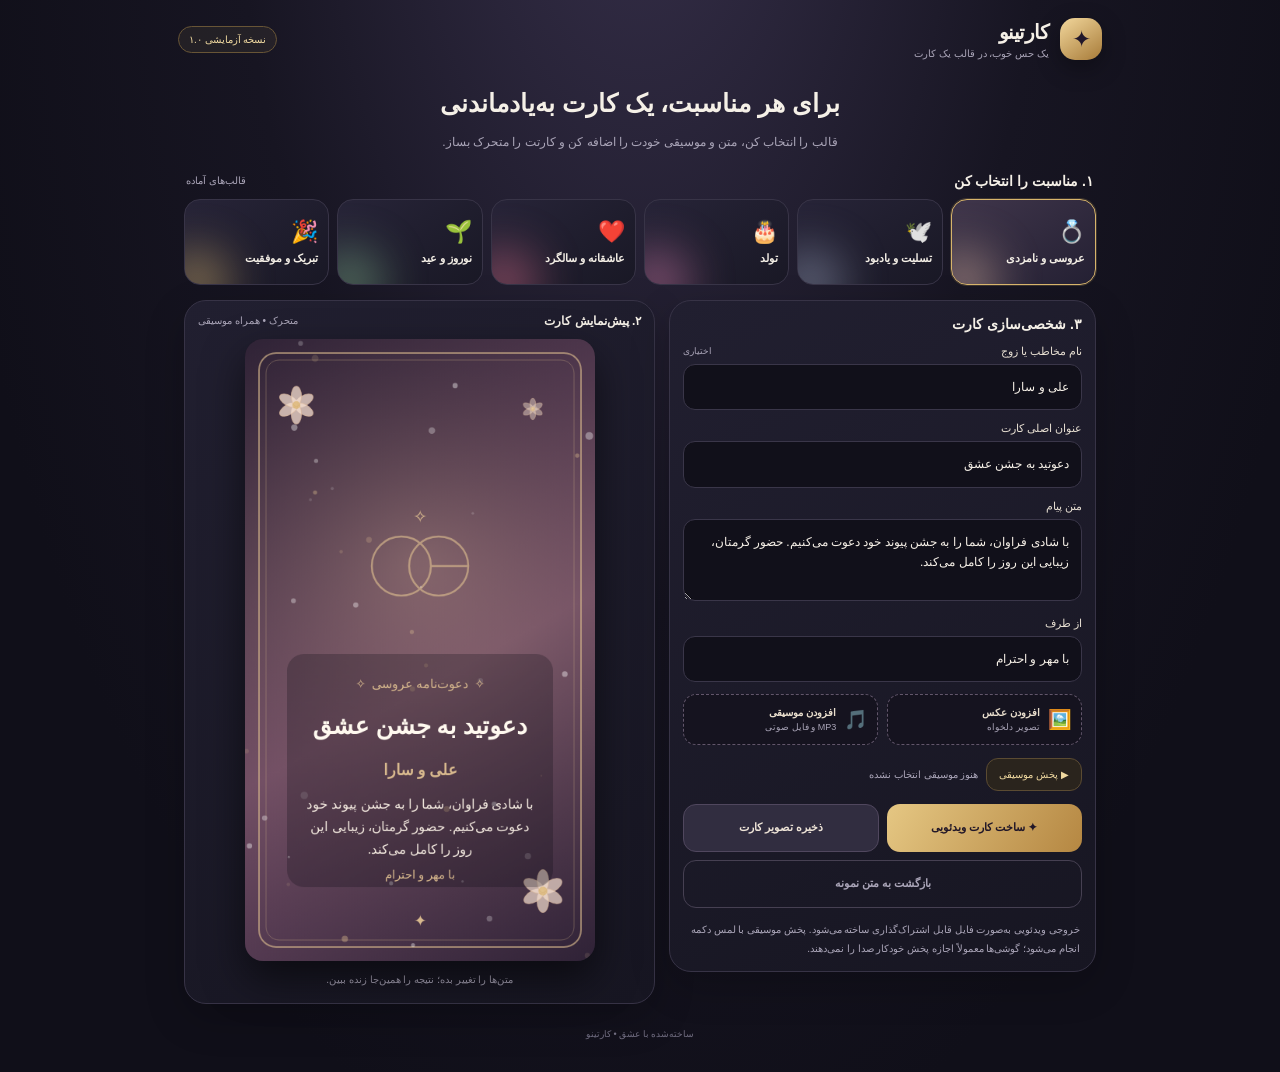
==== cardino/src/main/assets/index.html @ 4434f296 "Build Persian animated greeting card studio for Cardino" ====
<!DOCTYPE html>
<html lang="fa" dir="rtl">
<head>
<meta charset="utf-8">
<meta name="viewport" content="width=device-width, initial-scale=1, viewport-fit=cover">
<meta name="theme-color" content="#100f19">
<title>کارتینو | کارت‌پستال ساز</title>
<style>
:root{--bg:#100f19;--panel:#191825;--panel2:#211f30;--gold:#d7b46b;--gold2:#f0d9a0;--ink:#f5f0e7;--muted:#aaa5b8;--line:#383447;--pink:#d98bb0}
*{box-sizing:border-box}
html{background:var(--bg);color-scheme:dark}
body{margin:0;background:radial-gradient(ellipse at 50% -20%,#37304b 0,#171522 45%,#100f19 78%);color:var(--ink);font-family:Tahoma,"Noto Naskh Arabic",sans-serif;min-height:100vh;padding:0 0 calc(28px + env(safe-area-inset-bottom))}
button,input,textarea{font:inherit}
button{cursor:pointer}
.topbar{padding:calc(18px + env(safe-area-inset-top)) 18px 14px;display:flex;align-items:center;justify-content:space-between;gap:12px;max-width:960px;margin:auto}
.brand{display:flex;align-items:center;gap:11px}
.brand-mark{width:42px;height:42px;border-radius:15px;display:grid;place-items:center;background:linear-gradient(145deg,#f2d79c,#a77b39);color:#21172a;font-size:23px;box-shadow:0 8px 24px #0005}
.brand-name{font-size:20px;font-weight:900;letter-spacing:-.5px}
.brand-sub{font-size:10px;color:var(--muted);margin-top:4px}
.top-pill{font-size:10px;color:var(--gold2);border:1px solid #685536;border-radius:30px;padding:7px 10px;background:#d7b46b12}
main{max-width:960px;margin:auto;padding:0 14px}
.intro{text-align:center;margin:9px 0 18px}
.intro h1{font-size:21px;margin:0 0 8px;line-height:1.6}
.intro p{margin:0;color:var(--muted);font-size:12px;line-height:1.9}
.section-head{display:flex;align-items:center;justify-content:space-between;margin:19px 2px 10px}
.section-head h2{font-size:14px;margin:0}
.section-head span{font-size:10px;color:var(--muted)}
.categories{display:grid;grid-template-columns:repeat(3,minmax(0,1fr));gap:8px}
.category{position:relative;overflow:hidden;min-height:75px;text-align:right;color:var(--ink);border:1px solid var(--line);border-radius:16px;background:linear-gradient(145deg,#272438,#191825);padding:11px 10px;transition:.2s}
.category:before{content:"";position:absolute;width:65px;height:65px;left:-20px;bottom:-30px;border-radius:50%;background:var(--swatch);filter:blur(23px);opacity:.5}
.category.active{border-color:var(--gold);background:linear-gradient(145deg,#40364b,#242033);box-shadow:0 0 0 1px #d7b46b33}
.category .emoji{font-size:22px;display:block;margin-bottom:7px}
.category strong{font-size:11px;display:block;position:relative}
.workspace{display:grid;grid-template-columns:minmax(0,1fr);gap:14px;margin-top:15px}
.preview-panel,.editor-panel{background:linear-gradient(155deg,#211f30,#171622);border:1px solid #373346;border-radius:22px;padding:13px;box-shadow:0 14px 40px #0003}
.preview-head{display:flex;align-items:center;justify-content:space-between;margin-bottom:11px}
.preview-head strong{font-size:12px}
.preview-head span{font-size:10px;color:var(--muted)}
.preview-wrap{max-width:310px;margin:auto;position:relative;border-radius:18px;overflow:hidden;box-shadow:0 18px 40px #0008;background:#1a1724}
canvas{display:block;width:100%;height:auto;aspect-ratio:9/16}
.preview-hint{text-align:center;font-size:10px;color:var(--muted);line-height:1.8;margin:10px 0 1px}
.editor-panel h2{font-size:14px;margin:2px 0 13px}
.field{margin-bottom:12px}
.field label{display:flex;align-items:center;justify-content:space-between;font-size:11px;color:#e7dfd2;margin-bottom:6px}
.field label small{font-size:9px;color:var(--muted)}
.field input,.field textarea{width:100%;border:1px solid #3a3649;background:#11101a;color:#f7f1e8;border-radius:12px;padding:12px 12px;outline:none;font-size:12px;line-height:1.7}
.field textarea{resize:vertical;min-height:82px}
.field input:focus,.field textarea:focus{border-color:var(--gold);box-shadow:0 0 0 3px #d7b46b1a}
.uploads{display:grid;grid-template-columns:1fr 1fr;gap:9px;margin:10px 0 13px}
.upload{display:flex;align-items:center;gap:8px;min-height:51px;border:1px dashed #62566b;border-radius:13px;background:#15131f;color:#e9decd;padding:9px;text-align:right}
.upload .uicon{font-size:19px}
.upload strong{display:block;font-size:10px}
.upload small{display:block;color:var(--muted);font-size:9px;margin-top:4px}
.upload input{display:none}
.music-row{display:flex;align-items:center;gap:8px;margin:2px 0 12px}
.music-row button{border:1px solid #5b4b32;border-radius:12px;background:#2a241d;color:var(--gold2);padding:10px 12px;font-size:10px;white-space:nowrap}
.music-name{font-size:10px;color:var(--muted);overflow:hidden;text-overflow:ellipsis;white-space:nowrap}
.actions{display:grid;grid-template-columns:1fr 1fr;gap:8px;margin-top:13px}
.action{border:0;border-radius:13px;padding:13px 9px;font-size:11px;font-weight:800;min-height:48px}
.action.primary{background:linear-gradient(120deg,#e5c783,#b58742);color:#211728}
.action.secondary{background:#312d40;color:#eee4d7;border:1px solid #50475e}
.action.tertiary{background:transparent;color:var(--muted);border:1px solid #464052;grid-column:1/-1}
.note{font-size:10px;color:var(--muted);line-height:1.9;margin:12px 2px 0}
.footer{text-align:center;color:#716d80;font-size:9px;margin:25px 0 5px}
.toast{position:fixed;left:50%;bottom:calc(20px + env(safe-area-inset-bottom));transform:translate(-50%,20px);opacity:0;pointer-events:none;background:#f2e0b9;color:#211728;border-radius:30px;padding:11px 17px;font-size:11px;font-weight:700;z-index:10;box-shadow:0 8px 25px #0007;transition:.25s;max-width:90%;text-align:center}
.toast.show{opacity:1;transform:translate(-50%,0)}
@media(min-width:720px){main{padding:0 24px}.workspace{grid-template-columns:minmax(0,.95fr) minmax(0,1.05fr);align-items:start}.preview-panel{grid-column:2;grid-row:1}.editor-panel{grid-column:1;grid-row:1}.preview-wrap{max-width:350px}.categories{grid-template-columns:repeat(6,minmax(0,1fr))}.category{min-height:86px}.intro h1{font-size:25px}}
</style>
</head>
<body>
<header class="topbar">
  <div class="brand"><div class="brand-mark">✦</div><div><div class="brand-name">کارتینو</div><div class="brand-sub">یک حس خوب، در قالب یک کارت</div></div></div>
  <div class="top-pill">نسخه آزمایشی ۱.۰</div>
</header>
<main>
  <div class="intro">
    <h1>برای هر مناسبت، یک کارت به‌یادماندنی</h1>
    <p>قالب را انتخاب کن، متن و موسیقی خودت را اضافه کن و کارتت را متحرک بساز.</p>
  </div>

  <div class="section-head"><h2>۱. مناسبت را انتخاب کن</h2><span>قالب‌های آماده</span></div>
  <div class="categories" id="categories">
    <button class="category active" data-theme="wedding" style="--swatch:#dbb5a0"><span class="emoji">💍</span><strong>عروسی و نامزدی</strong></button>
    <button class="category" data-theme="condolence" style="--swatch:#9fa9c2"><span class="emoji">🕊️</span><strong>تسلیت و یادبود</strong></button>
    <button class="category" data-theme="birthday" style="--swatch:#da7fae"><span class="emoji">🎂</span><strong>تولد</strong></button>
    <button class="category" data-theme="love" style="--swatch:#dd6f8b"><span class="emoji">❤️</span><strong>عاشقانه و سالگرد</strong></button>
    <button class="category" data-theme="nowruz" style="--swatch:#83b98b"><span class="emoji">🌱</span><strong>نوروز و عید</strong></button>
    <button class="category" data-theme="congrats" style="--swatch:#d8b66e"><span class="emoji">🎉</span><strong>تبریک و موفقیت</strong></button>
  </div>

  <div class="workspace">
    <section class="preview-panel">
      <div class="preview-head"><strong>۲. پیش‌نمایش کارت</strong><span>متحرک • همراه موسیقی</span></div>
      <div class="preview-wrap"><canvas id="cardCanvas" width="450" height="800"></canvas></div>
      <p class="preview-hint">متن‌ها را تغییر بده؛ نتیجه را همین‌جا زنده ببین.</p>
    </section>

    <section class="editor-panel">
      <h2>۳. شخصی‌سازی کارت</h2>
      <div class="field"><label for="recipient">نام مخاطب یا زوج <small>اختیاری</small></label><input id="recipient" value="علی و سارا" maxlength="42" placeholder="نام مخاطب را بنویس"></div>
      <div class="field"><label for="headline">عنوان اصلی کارت</label><input id="headline" value="دعوتید به جشن عشق" maxlength="52"></div>
      <div class="field"><label for="message">متن پیام</label><textarea id="message" maxlength="220">با شادی فراوان، شما را به جشن پیوند خود دعوت می‌کنیم. حضور گرمتان، زیبایی این روز را کامل می‌کند.</textarea></div>
      <div class="field"><label for="sender">از طرف</label><input id="sender" value="با مهر و احترام" maxlength="42"></div>

      <div class="uploads">
        <label class="upload" for="photoInput"><span class="uicon">🖼️</span><span><strong>افزودن عکس</strong><small>تصویر دلخواه</small></span><input type="file" id="photoInput" accept="image/*"></label>
        <label class="upload" for="audioInput"><span class="uicon">🎵</span><span><strong>افزودن موسیقی</strong><small>MP3 و فایل صوتی</small></span><input type="file" id="audioInput" accept="audio/*"></label>
      </div>
      <div class="music-row"><button id="musicToggle" type="button">▶ پخش موسیقی</button><div class="music-name" id="musicName">هنوز موسیقی انتخاب نشده</div></div>
      <audio id="music" loop></audio>

      <div class="actions">
        <button class="action primary" id="videoBtn">✦ ساخت کارت ویدئویی</button>
        <button class="action secondary" id="imageBtn">ذخیره تصویر کارت</button>
        <button class="action tertiary" id="resetBtn">بازگشت به متن نمونه</button>
      </div>
      <p class="note">خروجی ویدئویی به‌صورت فایل قابل اشتراک‌گذاری ساخته می‌شود. پخش موسیقی با لمس دکمه انجام می‌شود؛ گوشی‌ها معمولاً اجازه پخش خودکار صدا را نمی‌دهند.</p>
    </section>
  </div>
  <div class="footer">ساخته‌شده با عشق • کارتینو</div>
</main>
<div class="toast" id="toast"></div>

<script>
(() => {
const canvas=document.getElementById('cardCanvas'),ctx=canvas.getContext('2d');
const fields={recipient:document.getElementById('recipient'),headline:document.getElementById('headline'),message:document.getElementById('message'),sender:document.getElementById('sender')};
const audio=document.getElementById('music'),musicName=document.getElementById('musicName'),toastEl=document.getElementById('toast');
const themes={
 wedding:{label:'دعوت‌نامه عروسی',colors:['#302338','#76506a','#d8b98e'],defaults:['دعوتید به جشن عشق','با شادی فراوان، شما را به جشن پیوند خود دعوت می‌کنیم. حضور گرمتان، زیبایی این روز را کامل می‌کند.','با مهر و احترام']},
 condolence:{label:'با نهایت تأسف و همدردی',colors:['#121d2c','#39465a','#aeb9c8'],defaults:['در سوگ عزیز از دست‌رفته','درگذشت عزیزتان را صمیمانه تسلیت می‌گوییم. برای شما و خانواده محترمتان شکیبایی و آرامش آرزو داریم.','در کنار شما هستیم']},
 birthday:{label:'روزت مبارک',colors:['#351b46','#a34479','#e8b86d'],defaults:['تولدت مبارک!','امیدوارم سال تازه زندگی‌ات پر از لبخند، سلامتی، اتفاق‌های قشنگ و آرزوهای برآورده‌شده باشد.','با بهترین آرزوها']},
 love:{label:'برای تو، همیشه',colors:['#311a32','#8e3657','#e4a4a8'],defaults:['بودنت قشنگ‌ترین اتفاق است','هر روز، بهانه‌ای تازه برای دوست داشتنت پیدا می‌کنم. کنار تو، ساده‌ترین لحظه‌ها هم خاطره می‌شوند.','با تمام قلبم']},
 nowruz:{label:'بهار نو مبارک',colors:['#102e2a','#327b5c','#e4c77d'],defaults:['نوروزتان پیروز','سال نو، آغاز روزهایی روشن و سرشار از سلامتی، آرامش و برکت باشد. بهارتان سبز و دلتان شاد.','با آرزوی بهترین‌ها']},
 congrats:{label:'تبریک صمیمانه',colors:['#202447','#4b5791','#e5bd70'],defaults:['موفقیتت مبارک','این موفقیت ارزشمند، نتیجه تلاش و پشتکار توست. امیدوارم مسیر پیش رو پر از فرصت‌های درخشان باشد.','از صمیم قلب تبریک می‌گویم']}
};
let current='wedding',photo=null,audioUrl=null,particles=[],lastTime=0,recording=false;
function resetParticles(){
 particles=Array.from({length:42},(_,i)=>({x:Math.random()*450,y:Math.random()*800,r:1+Math.random()*4,v:.15+Math.random()*.6,a:Math.random()*6.28,phase:Math.random()*6.28}));
}
resetParticles();
function toast(msg){toastEl.textContent=msg;toastEl.classList.add('show');clearTimeout(toast.timer);toast.timer=setTimeout(()=>toastEl.classList.remove('show'),2800)}
function roundRect(c,x,y,w,h,r){c.beginPath();c.roundRect(x,y,w,h,r)}
function flower(c,x,y,size,alpha=1){
 c.save();c.globalAlpha=alpha;c.translate(x,y);
 for(let i=0;i<6;i++){c.rotate(Math.PI/3);c.beginPath();c.ellipse(0,-size*.38,size*.22,size*.43,0,0,Math.PI*2);c.fillStyle='#f5dfd0';c.fill();c.strokeStyle='#d9b79c';c.lineWidth=1;c.stroke()}
 c.beginPath();c.arc(0,0,size*.17,0,Math.PI*2);c.fillStyle='#d9b36d';c.fill();c.restore()
}
function drawHeart(c,x,y,s,color,alpha=1){
 c.save();c.globalAlpha=alpha;c.translate(x,y);c.scale(s/30,s/30);c.beginPath();c.moveTo(0,10);c.bezierCurveTo(-32,-8,-15,-28,0,-12);c.bezierCurveTo(15,-28,32,-8,0,10);c.closePath();c.fillStyle=color;c.fill();c.restore()
}
function drawBalloon(c,x,y,s,color,phase){
 c.save();c.translate(x,y+Math.sin(phase)*9);c.beginPath();c.ellipse(0,0,s*.34,s*.43,Math.sin(phase)*.08,0,Math.PI*2);c.fillStyle=color;c.fill();c.beginPath();c.moveTo(0,s*.42);c.lineTo(0,s*1.35);c.strokeStyle='#ffffff88';c.lineWidth=1.2;c.stroke();c.restore()
}
function wrapLines(text,maxWidth,font){
 ctx.font=font;const words=(text||'').split(/\s+/);let lines=[],line='';
 for(const word of words){const test=line?line+' '+word:word;if(ctx.measureText(test).width>maxWidth&&line){lines.push(line);line=word}else line=test}
 if(line)lines.push(line);return lines
}
function centeredText(text,y,font,color,maxWidth,lineHeight){
 ctx.font=font;ctx.fillStyle=color;ctx.textAlign='center';ctx.textBaseline='middle';ctx.direction='rtl';
 const lines=wrapLines(text,maxWidth,font).slice(0,4);lines.forEach((line,i)=>ctx.fillText(line,225,y+i*lineHeight));return y+lines.length*lineHeight
}
function drawFrame(t){
 const theme=themes[current],p= Math.min(t/1000,1000);
 const g=ctx.createLinearGradient(0,0,450,800);g.addColorStop(0,theme.colors[0]);g.addColorStop(.55,theme.colors[1]);g.addColorStop(1,theme.colors[0]);ctx.fillStyle=g;ctx.fillRect(0,0,450,800);
 const glow=ctx.createRadialGradient(225,290,10,225,390,520);glow.addColorStop(0,theme.colors[2]+'44');glow.addColorStop(1,'#00000000');ctx.fillStyle=glow;ctx.fillRect(0,0,450,800);
 // Fine border and corner ornaments
 ctx.strokeStyle=theme.colors[2]+'aa';ctx.lineWidth=2;roundRect(ctx,18,18,414,764,22);ctx.stroke();
 ctx.strokeStyle=theme.colors[2]+'55';ctx.lineWidth=1;roundRect(ctx,27,27,396,746,17);ctx.stroke();
 // Floating lights / petals
 particles.forEach((q,i)=>{q.y-=q.v;if(q.y<-10){q.y=810;q.x=Math.random()*450}const y=q.y+Math.sin(t*.0007+q.phase)*5;ctx.save();ctx.globalAlpha=.14+.28*(.5+.5*Math.sin(t*.001+q.phase));ctx.fillStyle=i%3===0?theme.colors[2]:'#ffffff';ctx.beginPath();ctx.arc(q.x+Math.sin(q.phase+t*.0003)*6,y,q.r,0,Math.PI*2);ctx.fill();ctx.restore()});
 if(current==='wedding'){
   flower(ctx,66,85,30,.75);flower(ctx,383,710,34,.7);flower(ctx,370,90,17,.45);
   ctx.strokeStyle=theme.colors[2]+'aa';ctx.lineWidth=2.5;ctx.beginPath();ctx.arc(201,292,38,0,Math.PI*2);ctx.arc(249,292,38,0,Math.PI*2);ctx.stroke();
   ctx.fillStyle=theme.colors[2];ctx.font='22px serif';ctx.textAlign='center';ctx.fillText('✧',225,230);
 }else if(current==='condolence'){
   ctx.strokeStyle='#d6dce5aa';ctx.lineWidth=2;ctx.beginPath();ctx.moveTo(225,115);ctx.bezierCurveTo(198,185,244,210,225,280);ctx.stroke();
   flower(ctx,225,245,35,.65);flower(ctx,73,680,22,.35);flower(ctx,377,120,20,.35);
   ctx.strokeStyle='#ffffff44';ctx.beginPath();ctx.arc(225,300,70,Math.PI*1.12,Math.PI*1.88);ctx.stroke();
 }else if(current==='birthday'){
   drawBalloon(ctx,70,135,55,'#ed9dc7',t*.001);drawBalloon(ctx,380,170,62,'#f1c776',t*.001+2);drawBalloon(ctx,94,650,44,'#8bd4d0',t*.001+4);drawBalloon(ctx,359,650,50,'#f49b86',t*.001+1);
   ctx.fillStyle=theme.colors[2];ctx.font='55px serif';ctx.textAlign='center';ctx.fillText('✦',225,250);
 }else if(current==='love'){
   drawHeart(ctx,225,225,82,'#f4a0b7',.92);drawHeart(ctx,85,115,35,'#ffd2d9',.7);drawHeart(ctx,367,670,43,'#ffd2d9',.65);drawHeart(ctx,365,130,26,'#fff0e0',.55);
 }else if(current==='nowruz'){
   // spring branches
   ctx.strokeStyle='#a8d5a6';ctx.lineWidth=5;ctx.lineCap='round';ctx.beginPath();ctx.moveTo(225,710);ctx.quadraticCurveTo(180,590,224,465);ctx.quadraticCurveTo(270,360,224,270);ctx.stroke();
   for(let i=0;i<10;i++){const y=340+i*31,x=225+(i%2===0?1:-1)*(20+i*2);ctx.save();ctx.translate(x,y);ctx.rotate(i%2===0?-.8:.8);ctx.fillStyle=i%2===0?'#a6d59b':'#d5e6a5';ctx.beginPath();ctx.ellipse(0,0,10,24,0,0,Math.PI*2);ctx.fill();ctx.restore()}
   flower(ctx,75,120,19,.5);flower(ctx,370,675,21,.55);
 }else{
   ctx.fillStyle=theme.colors[2]+'bb';ctx.font='42px serif';ctx.textAlign='center';ctx.fillText('✦',225,225);ctx.fillText('✧',90,650);ctx.fillText('✧',360,125);
   for(let i=0;i<12;i++){const x=45+(i*71)%360,y=100+(i*97)%600;ctx.fillStyle=i%2?'#ffffff55':theme.colors[2]+'aa';ctx.fillRect(x,y,3,12)}
 }
 // Optional user photo in framed oval
 if(photo && photo.complete){
   ctx.save();roundRect(ctx,145,235,160,145,20);ctx.clip();const scale=Math.max(160/photo.width,145/photo.height),w=photo.width*scale,h=photo.height*scale;ctx.drawImage(photo,225-w/2,307-h/2,w,h);ctx.restore();
   ctx.strokeStyle=theme.colors[2];ctx.lineWidth=3;roundRect(ctx,142,232,166,151,23);ctx.stroke();
 }
 // Main title panel
 ctx.save();ctx.fillStyle='#09081040';roundRect(ctx,54,405,342,300,22);ctx.fill();ctx.restore();
 ctx.fillStyle=theme.colors[2];ctx.font='16px serif';ctx.textAlign='center';ctx.fillText('✧  '+theme.label+'  ✧',225,445);
 ctx.fillStyle='#fff9ef';ctx.font='bold 31px Tahoma';ctx.textAlign='center';ctx.textBaseline='middle';ctx.direction='rtl';
 let headline=fields.headline.value||theme.label;let yy=centeredText(headline,500,'bold 31px Tahoma','#fff9ef',315,42);
 const name=fields.recipient.value.trim();if(name){yy+=14;centeredText(name,yy,'bold 20px Tahoma',theme.colors[2],310,30);yy+=26}
 yy+=18;const body=fields.message.value.trim();yy=centeredText(body,yy,'17px Tahoma','#f3e9df',300,29);
 const from=fields.sender.value.trim();if(from){centeredText(from,690,'15px Tahoma',theme.colors[2],310,24)}
 ctx.fillStyle=theme.colors[2];ctx.font='20px serif';ctx.fillText('✦',225,750);
}
function animate(ts){drawFrame(ts);requestAnimationFrame(animate)}
requestAnimationFrame(animate);

document.querySelectorAll('.category').forEach(btn=>btn.addEventListener('click',()=>{
 document.querySelectorAll('.category').forEach(b=>b.classList.remove('active'));btn.classList.add('active');current=btn.dataset.theme;const d=themes[current].defaults;fields.headline.value=d[0];fields.message.value=d[1];fields.sender.value=d[2];resetParticles();
}));
Object.values(fields).forEach(el=>el.addEventListener('input',()=>{}));
document.getElementById('photoInput').addEventListener('change',e=>{
 const file=e.target.files&&e.target.files[0];if(!file)return;const img=new Image();img.onload=()=>{photo=img;toast('عکس به کارت اضافه شد')};img.onerror=()=>toast('خواندن تصویر ممکن نشد');img.src=URL.createObjectURL(file);
});
document.getElementById('audioInput').addEventListener('change',e=>{
 const file=e.target.files&&e.target.files[0];if(!file)return;if(audioUrl)URL.revokeObjectURL(audioUrl);audioUrl=URL.createObjectURL(file);audio.src=audioUrl;musicName.textContent=file.name;document.getElementById('musicToggle').textContent='▶ پخش موسیقی';toast('موسیقی انتخاب شد');
});
document.getElementById('musicToggle').addEventListener('click',async()=>{
 if(!audio.src){toast('اول یک فایل موسیقی انتخاب کن');return}
 try{if(audio.paused){await audio.play();document.getElementById('musicToggle').textContent='Ⅱ توقف موسیقی'}else{audio.pause();document.getElementById('musicToggle').textContent='▶ پخش موسیقی'}}catch(e){toast('پخش موسیقی ممکن نشد')}
});
function blobToDataUrl(blob){return new Promise((resolve,reject)=>{const r=new FileReader();r.onload=()=>resolve(r.result);r.onerror=reject;r.readAsDataURL(blob)})}
function deliver(blob,filename,mime){
 if(window.CardinoNative&&window.CardinoNative.shareBase64){blobToDataUrl(blob).then(url=>{window.CardinoNative.shareBase64(url,filename,mime);toast('فایل آماده اشتراک‌گذاری است')}).catch(()=>toast('ساخت فایل ناموفق بود'));return}
 const url=URL.createObjectURL(blob),a=document.createElement('a');a.href=url;a.download=filename;a.click();setTimeout(()=>URL.revokeObjectURL(url),4000);toast('فایل ذخیره شد');
}
document.getElementById('imageBtn').addEventListener('click',()=>{
 canvas.toBlob(blob=>{if(blob)deliver(blob,'cardino-card.png','image/png');else toast('ساخت تصویر ناموفق بود')},'image/png');
});
async function createVideo(){
 if(recording)return;
 if(!canvas.captureStream||!window.MediaRecorder){toast('این گوشی خروجی ویدئویی را پشتیبانی نمی‌کند؛ تصویر کارت را ذخیره کن');return}
 recording=true;const btn=document.getElementById('videoBtn');btn.disabled=true;btn.textContent='در حال ساخت ویدئو…';
 let stream=null,recorder=null,audioContext=null;
 try{
   stream=canvas.captureStream(24);
   if(audio.src){
     const AC=window.AudioContext||window.webkitAudioContext;
     if(AC){
       audioContext=new AC();const source=audioContext.createMediaElementSource(audio);const destination=audioContext.createMediaStreamDestination();source.connect(destination);source.connect(audioContext.destination);await audioContext.resume();destination.stream.getAudioTracks().forEach(track=>stream.addTrack(track));
     }
   }
   const types=['video/webm;codecs=vp9,opus','video/webm;codecs=vp8,opus','video/webm'];
   const mime=types.find(x=>MediaRecorder.isTypeSupported(x))||'';
   recorder=new MediaRecorder(stream,mime?{mimeType:mime,videoBitsPerSecond:1600000}:undefined);
   const chunks=[];recorder.ondataavailable=e=>{if(e.data&&e.data.size)chunks.push(e.data)};
   const finished=new Promise(resolve=>recorder.onstop=()=>resolve(new Blob(chunks,{type:recorder.mimeType||'video/webm'})));
   recorder.start(250);
   if(audio.src){audio.currentTime=0;try{await audio.play()}catch(e){}}
   await new Promise(resolve=>setTimeout(resolve,8500));
   recorder.stop();const blob=await finished;audio.pause();
   if(blob.size<12000)throw new Error('empty recording');
   deliver(blob,'cardino-greeting.webm','video/webm');
 }catch(e){toast('خروجی ویدئو آماده نشد؛ ذخیره تصویر را امتحان کن')}
 finally{if(stream)stream.getTracks().forEach(t=>t.stop());if(audioContext)audioContext.close();recording=false;btn.disabled=false;btn.textContent='✦ ساخت کارت ویدئویی'}
}
document.getElementById('videoBtn').addEventListener('click',createVideo);
document.getElementById('resetBtn').addEventListener('click',()=>{
 const d=themes[current].defaults;fields.headline.value=d[0];fields.message.value=d[1];fields.sender.value=d[2];fields.recipient.value='';toast('متن نمونه بازگردانی شد');
});
})();
</script>
</body>
</html>
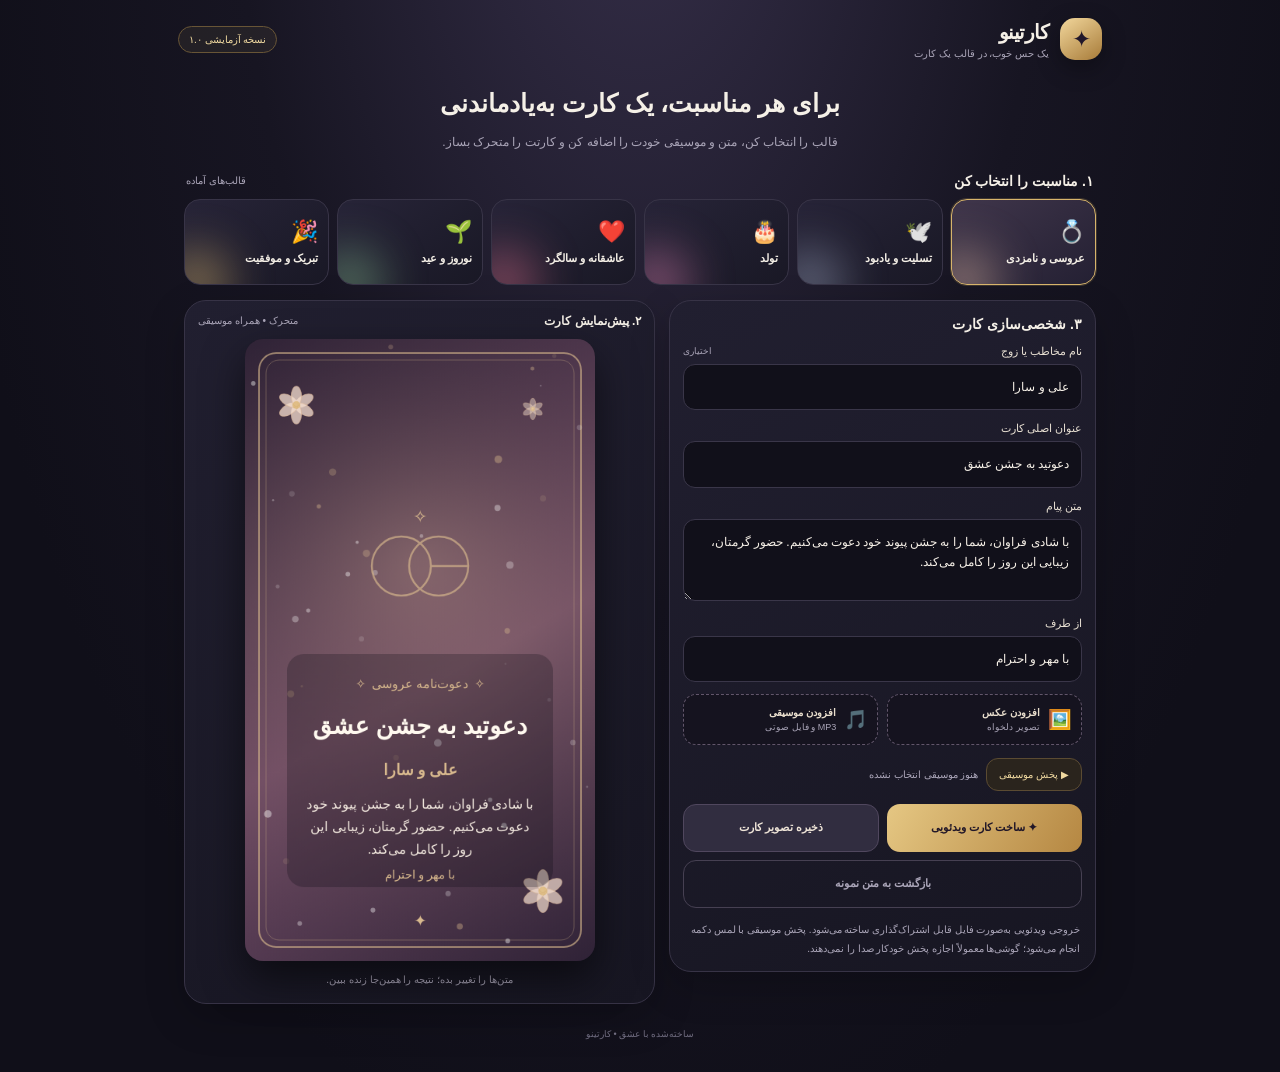
==== commit 0ed8ac25: "Keep Cardino music recording graph reusable" ====
--- a/cardino/src/main/assets/index.html
+++ b/cardino/src/main/assets/index.html
@@ -134,7 +134,7 @@
  nowruz:{label:'بهار نو مبارک',colors:['#102e2a','#327b5c','#e4c77d'],defaults:['نوروزتان پیروز','سال نو، آغاز روزهایی روشن و سرشار از سلامتی، آرامش و برکت باشد. بهارتان سبز و دلتان شاد.','با آرزوی بهترین‌ها']},
  congrats:{label:'تبریک صمیمانه',colors:['#202447','#4b5791','#e5bd70'],defaults:['موفقیتت مبارک','این موفقیت ارزشمند، نتیجه تلاش و پشتکار توست. امیدوارم مسیر پیش رو پر از فرصت‌های درخشان باشد.','از صمیم قلب تبریک می‌گویم']}
 };
-let current='wedding',photo=null,audioUrl=null,particles=[],lastTime=0,recording=false;
+let current='wedding',photo=null,audioUrl=null,particles=[],lastTime=0,recording=false,audioContext=null,audioSource=null,audioDestination=null;
 function resetParticles(){
  particles=Array.from({length:42},(_,i)=>({x:Math.random()*450,y:Math.random()*800,r:1+Math.random()*4,v:.15+Math.random()*.6,a:Math.random()*6.28,phase:Math.random()*6.28}));
 }
@@ -236,13 +236,14 @@
  if(recording)return;
  if(!canvas.captureStream||!window.MediaRecorder){toast('این گوشی خروجی ویدئویی را پشتیبانی نمی‌کند؛ تصویر کارت را ذخیره کن');return}
  recording=true;const btn=document.getElementById('videoBtn');btn.disabled=true;btn.textContent='در حال ساخت ویدئو…';
- let stream=null,recorder=null,audioContext=null;
+ let stream=null,recorder=null;
  try{
    stream=canvas.captureStream(24);
    if(audio.src){
      const AC=window.AudioContext||window.webkitAudioContext;
      if(AC){
-       audioContext=new AC();const source=audioContext.createMediaElementSource(audio);const destination=audioContext.createMediaStreamDestination();source.connect(destination);source.connect(audioContext.destination);await audioContext.resume();destination.stream.getAudioTracks().forEach(track=>stream.addTrack(track));
+       if(!audioContext){audioContext=new AC();audioSource=audioContext.createMediaElementSource(audio);audioDestination=audioContext.createMediaStreamDestination();audioSource.connect(audioDestination);audioSource.connect(audioContext.destination)}
+       await audioContext.resume();audioDestination.stream.getAudioTracks().forEach(track=>stream.addTrack(track));
      }
    }
    const types=['video/webm;codecs=vp9,opus','video/webm;codecs=vp8,opus','video/webm'];
@@ -257,7 +258,7 @@
    if(blob.size<12000)throw new Error('empty recording');
    deliver(blob,'cardino-greeting.webm','video/webm');
  }catch(e){toast('خروجی ویدئو آماده نشد؛ ذخیره تصویر را امتحان کن')}
- finally{if(stream)stream.getTracks().forEach(t=>t.stop());if(audioContext)audioContext.close();recording=false;btn.disabled=false;btn.textContent='✦ ساخت کارت ویدئویی'}
+ finally{if(stream)stream.getTracks().forEach(t=>t.stop());recording=false;btn.disabled=false;btn.textContent='✦ ساخت کارت ویدئویی'}
 }
 document.getElementById('videoBtn').addEventListener('click',createVideo);
 document.getElementById('resetBtn').addEventListener('click',()=>{
